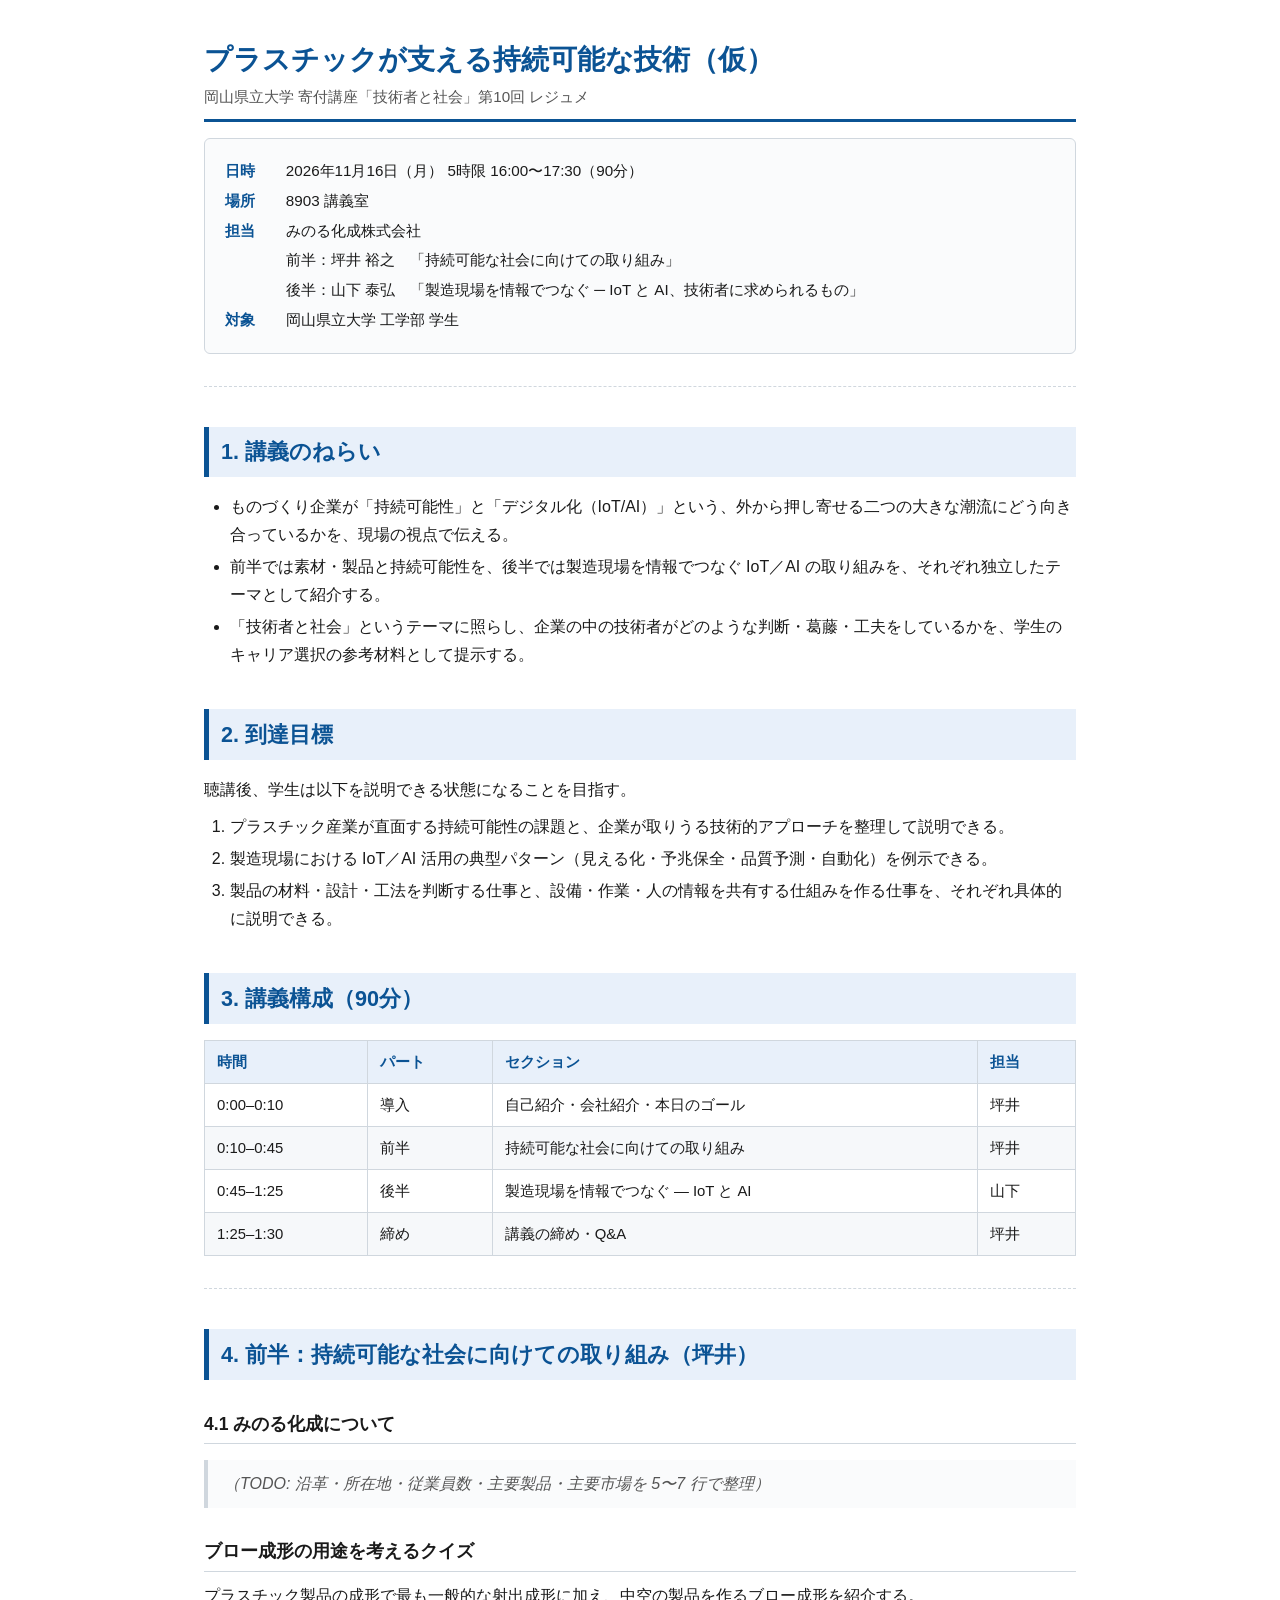
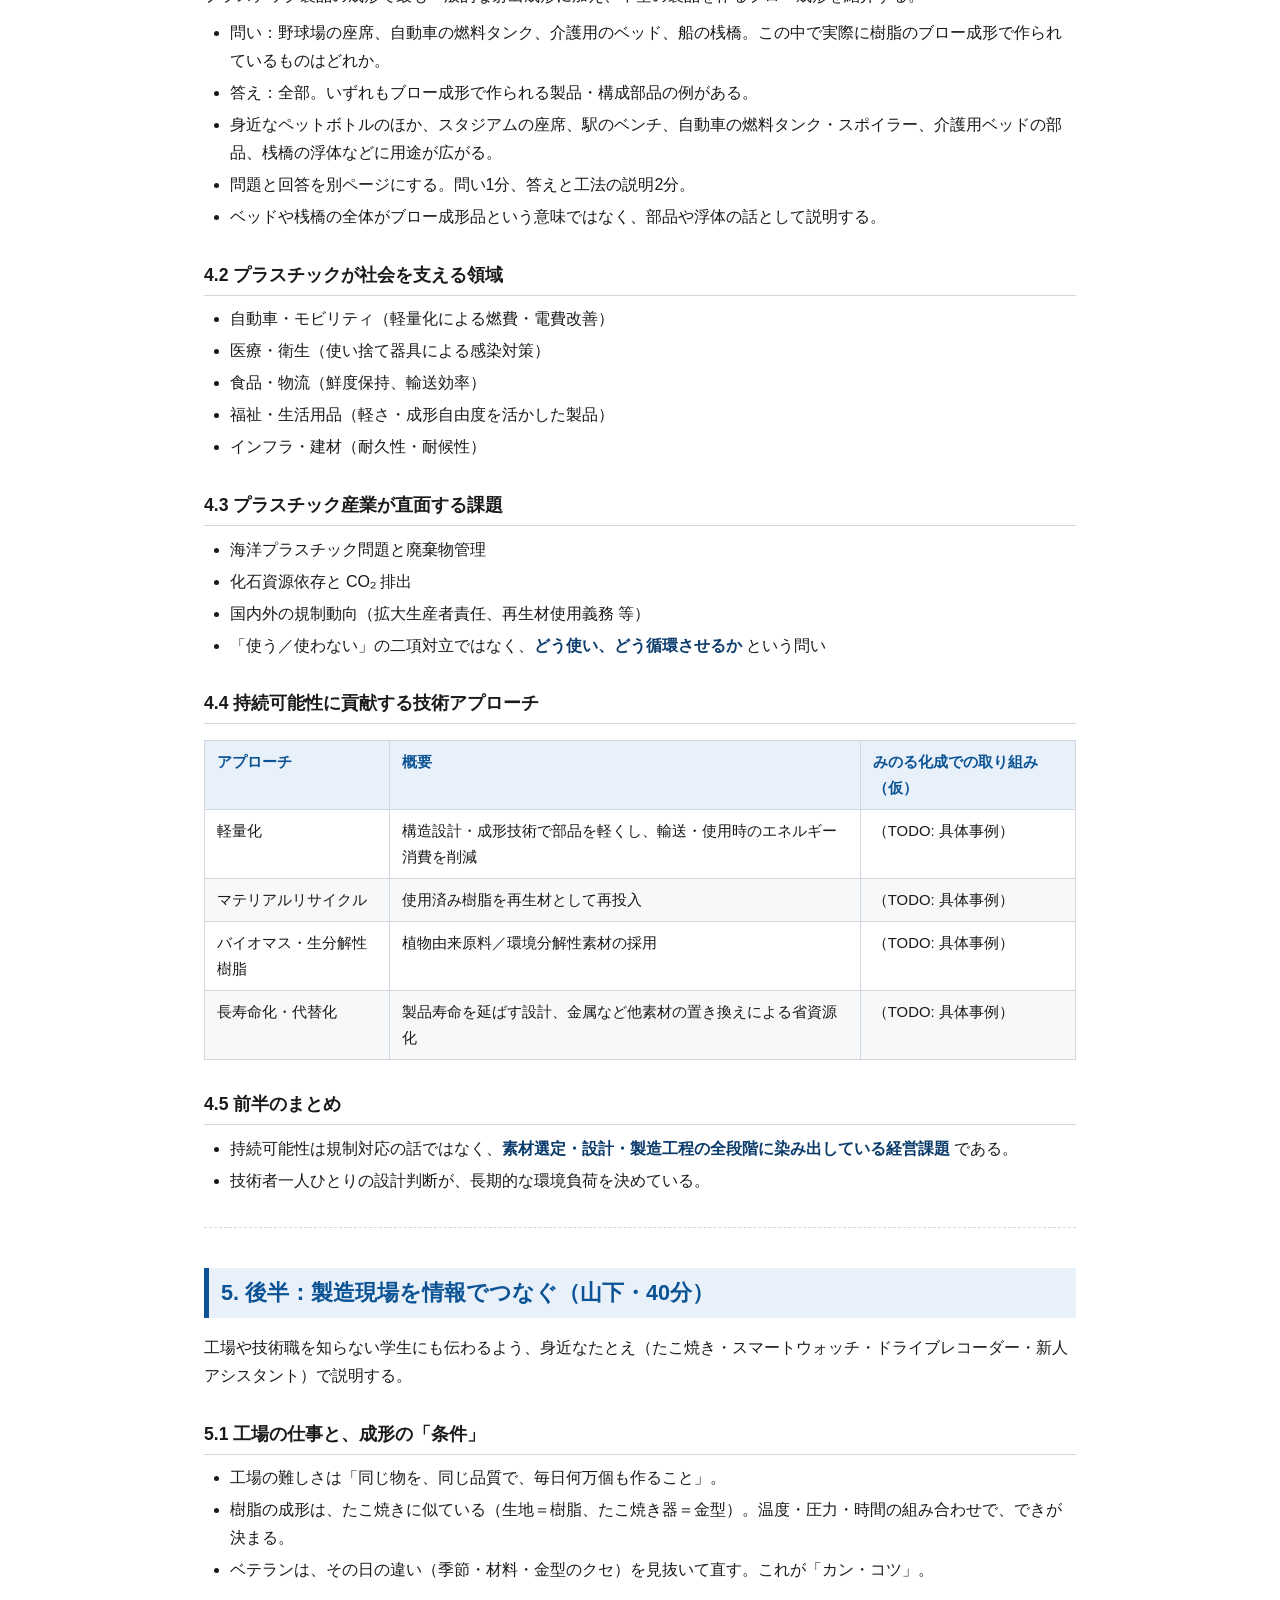
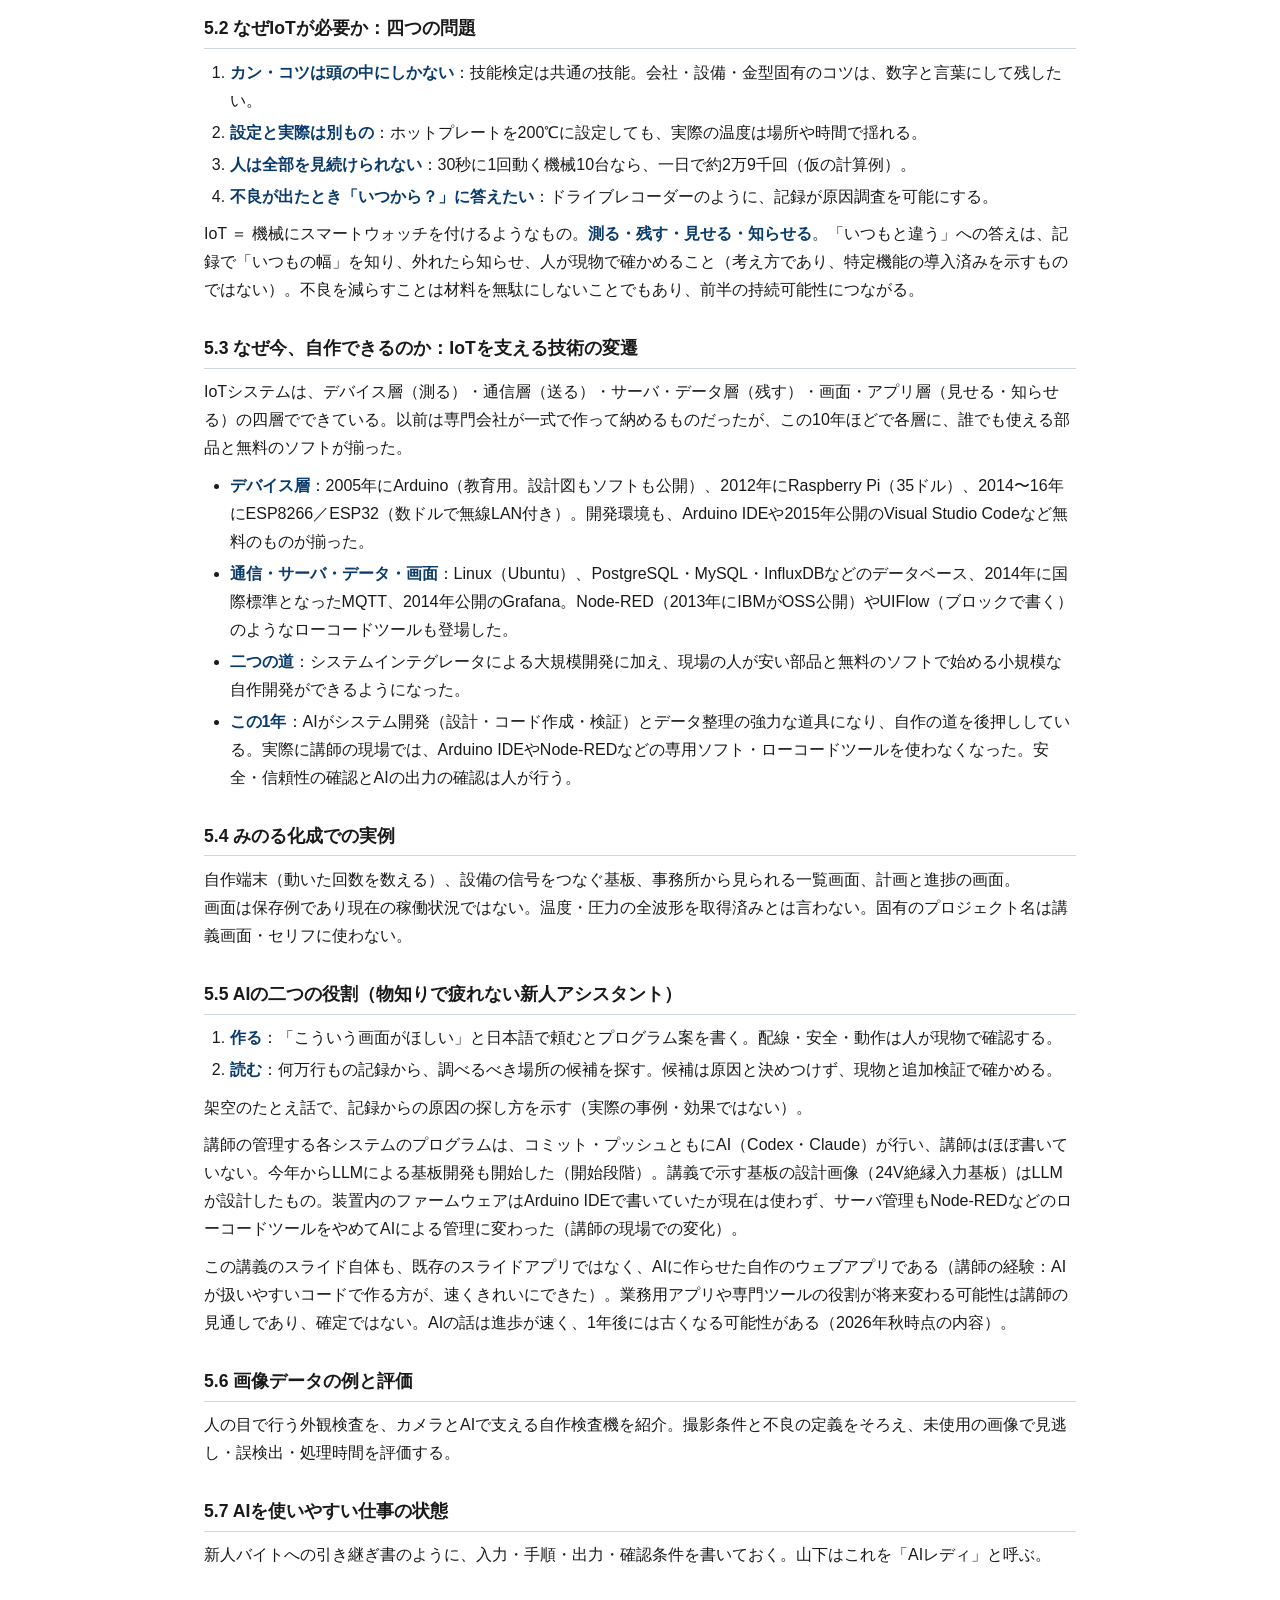
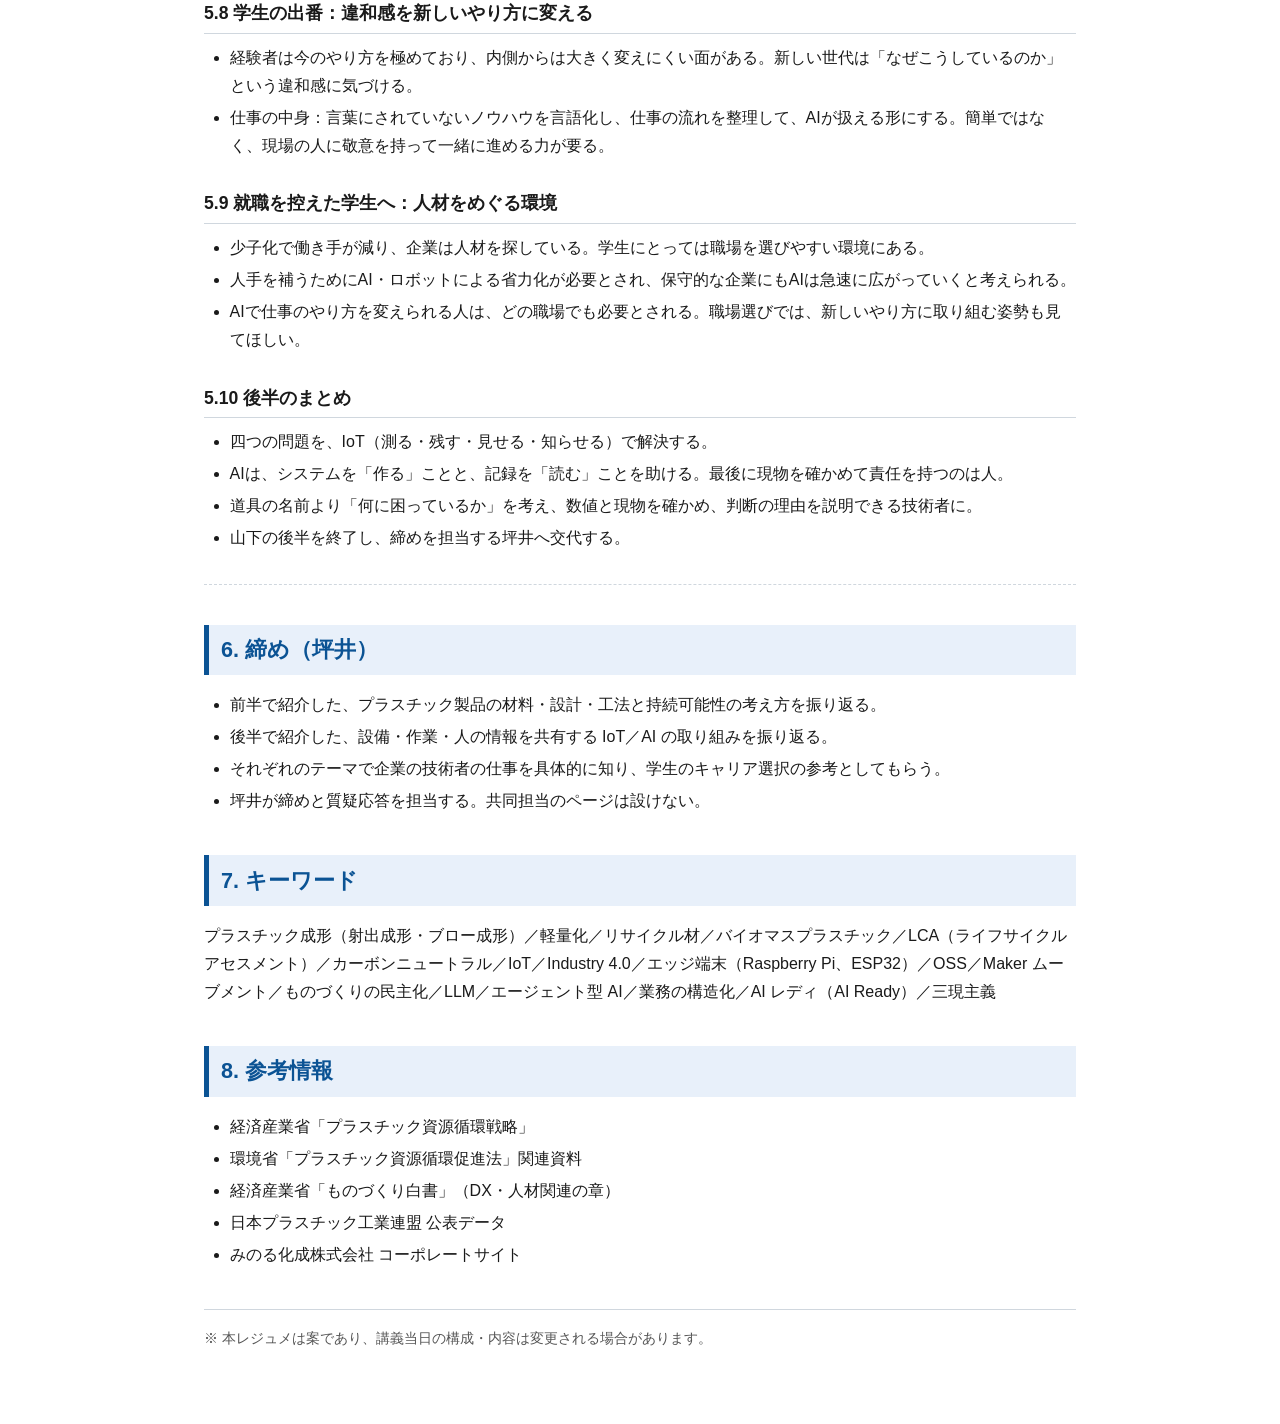
==== lectures/10_minoru_kasei/resume.html @ 94263028 "Rewrite second half of lecture #10 for general audience and add lecture web app - Rewrite the IoT/AI" ====
<!DOCTYPE html>
<html lang="ja">
<head>
<meta charset="UTF-8">
<meta name="viewport" content="width=device-width, initial-scale=1.0">
<title>プラスチックが支える持続可能な技術（仮） ─ 岡山県立大学 寄付講座 第10回 レジュメ</title>
<style>
  :root {
    --fg: #1a1a1a;
    --muted: #555;
    --accent: #0b5394;
    --accent-soft: #e8f0fa;
    --border: #d0d7de;
    --bg: #ffffff;
    --table-stripe: #f6f8fa;
  }
  * { box-sizing: border-box; }
  html { font-size: 16px; }
  body {
    font-family: "Hiragino Kaku Gothic ProN", "Hiragino Sans", "Yu Gothic UI", "Meiryo", "Noto Sans CJK JP", sans-serif;
    color: var(--fg);
    background: var(--bg);
    line-height: 1.75;
    max-width: 920px;
    margin: 0 auto;
    padding: 2.5rem 1.5rem 4rem;
  }
  h1 {
    font-size: 1.75rem;
    line-height: 1.4;
    margin: 0 0 0.5rem;
    padding-bottom: 0.75rem;
    border-bottom: 3px solid var(--accent);
    color: var(--accent);
  }
  h1 .subtitle {
    display: block;
    font-size: 0.95rem;
    font-weight: 500;
    color: var(--muted);
    margin-top: 0.4rem;
  }
  h2 {
    font-size: 1.35rem;
    margin: 2.5rem 0 1rem;
    padding: 0.4rem 0.75rem;
    background: var(--accent-soft);
    border-left: 5px solid var(--accent);
    color: var(--accent);
  }
  h3 {
    font-size: 1.1rem;
    margin: 1.8rem 0 0.6rem;
    padding-bottom: 0.25rem;
    border-bottom: 1px solid var(--border);
  }
  h4 {
    font-size: 1rem;
    margin: 1.4rem 0 0.5rem;
    color: var(--accent);
  }
  p { margin: 0.6rem 0; }
  ul, ol { padding-left: 1.6rem; margin: 0.6rem 0; }
  li { margin: 0.25rem 0; }
  strong { color: #0a3b6b; }
  hr {
    border: 0;
    border-top: 1px dashed var(--border);
    margin: 2rem 0;
  }
  blockquote {
    border-left: 4px solid var(--border);
    background: #fafbfc;
    margin: 1rem 0;
    padding: 0.6rem 1rem;
    color: var(--muted);
    font-style: italic;
  }
  .meta {
    background: #fafbfc;
    border: 1px solid var(--border);
    border-radius: 6px;
    padding: 1rem 1.25rem;
    margin: 1rem 0 1.5rem;
    font-size: 0.95rem;
  }
  .meta ul { list-style: none; padding: 0; margin: 0; }
  .meta li { margin: 0.2rem 0; }
  .meta .label {
    display: inline-block;
    min-width: 4em;
    font-weight: bold;
    color: var(--accent);
  }
  table {
    border-collapse: collapse;
    width: 100%;
    margin: 1rem 0;
    font-size: 0.93rem;
  }
  th, td {
    border: 1px solid var(--border);
    padding: 0.5rem 0.75rem;
    text-align: left;
    vertical-align: top;
  }
  th {
    background: var(--accent-soft);
    color: var(--accent);
    font-weight: 600;
  }
  tbody tr:nth-child(even) { background: var(--table-stripe); }
  .todo {
    color: #b54708;
    font-style: italic;
    font-size: 0.9em;
  }
  .footnote {
    font-size: 0.9rem;
    color: var(--muted);
    border-top: 1px solid var(--border);
    margin-top: 2.5rem;
    padding-top: 1rem;
  }
  @media print {
    body { padding: 1cm 1.2cm; max-width: none; }
    h2 { page-break-after: avoid; }
    h3, h4 { page-break-after: avoid; }
    table, blockquote, .meta { page-break-inside: avoid; }
    a { color: inherit; text-decoration: none; }
  }
</style>
</head>
<body>

<h1>
  プラスチックが支える持続可能な技術（仮）
  <span class="subtitle">岡山県立大学 寄付講座「技術者と社会」第10回 レジュメ</span>
</h1>
<div class="meta">
  <ul>
    <li><span class="label">日時</span>2026年11月16日（月） 5時限 16:00〜17:30（90分）</li>
    <li><span class="label">場所</span>8903 講義室</li>
    <li><span class="label">担当</span>みのる化成株式会社</li>
    <li><span class="label"></span>前半：坪井 裕之　「持続可能な社会に向けての取り組み」</li>
    <li><span class="label"></span>後半：山下 泰弘　「製造現場を情報でつなぐ ─ IoT と AI、技術者に求められるもの」</li>
    <li><span class="label">対象</span>岡山県立大学 工学部 学生</li>
  </ul>
</div>
<hr>
<h2>1. 講義のねらい</h2>
<ul>
  <li>ものづくり企業が「持続可能性」と「デジタル化（IoT/AI）」という、外から押し寄せる二つの大きな潮流にどう向き合っているかを、現場の視点で伝える。</li>
  <li>前半では素材・製品と持続可能性を、後半では製造現場を情報でつなぐ IoT／AI の取り組みを、それぞれ独立したテーマとして紹介する。</li>
  <li>「技術者と社会」というテーマに照らし、企業の中の技術者がどのような判断・葛藤・工夫をしているかを、学生のキャリア選択の参考材料として提示する。</li>
</ul>
<h2>2. 到達目標</h2>
<p>聴講後、学生は以下を説明できる状態になることを目指す。</p>
<ol>
  <li>プラスチック産業が直面する持続可能性の課題と、企業が取りうる技術的アプローチを整理して説明できる。</li>
  <li>製造現場における IoT／AI 活用の典型パターン（見える化・予兆保全・品質予測・自動化）を例示できる。</li>
  <li>製品の材料・設計・工法を判断する仕事と、設備・作業・人の情報を共有する仕組みを作る仕事を、それぞれ具体的に説明できる。</li>
</ol>
<h2>3. 講義構成（90分）</h2>
<table>
  <thead>
    <tr><th>時間</th><th>パート</th><th>セクション</th><th>担当</th></tr>
  </thead>
  <tbody>
    <tr><td>0:00–0:10</td><td>導入</td><td>自己紹介・会社紹介・本日のゴール</td><td>坪井</td></tr>
    <tr><td>0:10–0:45</td><td>前半</td><td>持続可能な社会に向けての取り組み</td><td>坪井</td></tr>
    <tr><td>0:45–1:25</td><td>後半</td><td>製造現場を情報でつなぐ — IoT と AI</td><td>山下</td></tr>
    <tr><td>1:25–1:30</td><td>締め</td><td>講義の締め・Q&amp;A</td><td>坪井</td></tr>
  </tbody>
</table>
<hr>
<h2>4. 前半：持続可能な社会に向けての取り組み（坪井）</h2>
<h3>4.1 みのる化成について</h3>
<blockquote>（TODO: 沿革・所在地・従業員数・主要製品・主要市場を 5〜7 行で整理）</blockquote>
<h3>ブロー成形の用途を考えるクイズ</h3>
<p>プラスチック製品の成形で最も一般的な射出成形に加え、中空の製品を作るブロー成形を紹介する。</p>
<ul>
  <li>問い：野球場の座席、自動車の燃料タンク、介護用のベッド、船の桟橋。この中で実際に樹脂のブロー成形で作られているものはどれか。</li>
  <li>答え：全部。いずれもブロー成形で作られる製品・構成部品の例がある。</li>
  <li>身近なペットボトルのほか、スタジアムの座席、駅のベンチ、自動車の燃料タンク・スポイラー、介護用ベッドの部品、桟橋の浮体などに用途が広がる。</li>
  <li>問題と回答を別ページにする。問い1分、答えと工法の説明2分。</li>
  <li>ベッドや桟橋の全体がブロー成形品という意味ではなく、部品や浮体の話として説明する。</li>
</ul>
<h3>4.2 プラスチックが社会を支える領域</h3>
<ul>
  <li>自動車・モビリティ（軽量化による燃費・電費改善）</li>
  <li>医療・衛生（使い捨て器具による感染対策）</li>
  <li>食品・物流（鮮度保持、輸送効率）</li>
  <li>福祉・生活用品（軽さ・成形自由度を活かした製品）</li>
  <li>インフラ・建材（耐久性・耐候性）</li>
</ul>
<h3>4.3 プラスチック産業が直面する課題</h3>
<ul>
  <li>海洋プラスチック問題と廃棄物管理</li>
  <li>化石資源依存と CO₂ 排出</li>
  <li>国内外の規制動向（拡大生産者責任、再生材使用義務 等）</li>
  <li>「使う／使わない」の二項対立ではなく、<strong>どう使い、どう循環させるか</strong> という問い</li>
</ul>
<h3>4.4 持続可能性に貢献する技術アプローチ</h3>
<table>
  <thead>
    <tr><th>アプローチ</th><th>概要</th><th>みのる化成での取り組み（仮）</th></tr>
  </thead>
  <tbody>
    <tr><td>軽量化</td><td>構造設計・成形技術で部品を軽くし、輸送・使用時のエネルギー消費を削減</td><td>（TODO: 具体事例）</td></tr>
    <tr><td>マテリアルリサイクル</td><td>使用済み樹脂を再生材として再投入</td><td>（TODO: 具体事例）</td></tr>
    <tr><td>バイオマス・生分解性樹脂</td><td>植物由来原料／環境分解性素材の採用</td><td>（TODO: 具体事例）</td></tr>
    <tr><td>長寿命化・代替化</td><td>製品寿命を延ばす設計、金属など他素材の置き換えによる省資源化</td><td>（TODO: 具体事例）</td></tr>
  </tbody>
</table>
<h3>4.5 前半のまとめ</h3>
<ul>
  <li>持続可能性は規制対応の話ではなく、<strong>素材選定・設計・製造工程の全段階に染み出している経営課題</strong> である。</li>
  <li>技術者一人ひとりの設計判断が、長期的な環境負荷を決めている。</li>
</ul>
<hr>
<h2>5. 後半：製造現場を情報でつなぐ（山下・40分）</h2>
<p>工場や技術職を知らない学生にも伝わるよう、身近なたとえ（たこ焼き・スマートウォッチ・ドライブレコーダー・新人アシスタント）で説明する。</p>
<h3>5.1 工場の仕事と、成形の「条件」</h3>
<ul>
  <li>工場の難しさは「同じ物を、同じ品質で、毎日何万個も作ること」。</li>
  <li>樹脂の成形は、たこ焼きに似ている（生地＝樹脂、たこ焼き器＝金型）。温度・圧力・時間の組み合わせで、できが決まる。</li>
  <li>ベテランは、その日の違い（季節・材料・金型のクセ）を見抜いて直す。これが「カン・コツ」。</li>
</ul>
<h3>5.2 なぜIoTが必要か：四つの問題</h3>
<ol>
  <li><strong>カン・コツは頭の中にしかない</strong>：技能検定は共通の技能。会社・設備・金型固有のコツは、数字と言葉にして残したい。</li>
  <li><strong>設定と実際は別もの</strong>：ホットプレートを200℃に設定しても、実際の温度は場所や時間で揺れる。</li>
  <li><strong>人は全部を見続けられない</strong>：30秒に1回動く機械10台なら、一日で約2万9千回（仮の計算例）。</li>
  <li><strong>不良が出たとき「いつから？」に答えたい</strong>：ドライブレコーダーのように、記録が原因調査を可能にする。</li>
</ol>
<p>IoT ＝ 機械にスマートウォッチを付けるようなもの。<strong>測る・残す・見せる・知らせる</strong>。「いつもと違う」への答えは、記録で「いつもの幅」を知り、外れたら知らせ、人が現物で確かめること（考え方であり、特定機能の導入済みを示すものではない）。不良を減らすことは材料を無駄にしないことでもあり、前半の持続可能性につながる。</p>
<h3>5.3 なぜ今、自作できるのか：IoTを支える技術の変遷</h3>
<p>IoTシステムは、デバイス層（測る）・通信層（送る）・サーバ・データ層（残す）・画面・アプリ層（見せる・知らせる）の四層でできている。以前は専門会社が一式で作って納めるものだったが、この10年ほどで各層に、誰でも使える部品と無料のソフトが揃った。</p>
<ul>
  <li><strong>デバイス層</strong>：2005年にArduino（教育用。設計図もソフトも公開）、2012年にRaspberry Pi（35ドル）、2014〜16年にESP8266／ESP32（数ドルで無線LAN付き）。開発環境も、Arduino IDEや2015年公開のVisual Studio Codeなど無料のものが揃った。</li>
  <li><strong>通信・サーバ・データ・画面</strong>：Linux（Ubuntu）、PostgreSQL・MySQL・InfluxDBなどのデータベース、2014年に国際標準となったMQTT、2014年公開のGrafana。Node-RED（2013年にIBMがOSS公開）やUIFlow（ブロックで書く）のようなローコードツールも登場した。</li>
  <li><strong>二つの道</strong>：システムインテグレータによる大規模開発に加え、現場の人が安い部品と無料のソフトで始める小規模な自作開発ができるようになった。</li>
  <li><strong>この1年</strong>：AIがシステム開発（設計・コード作成・検証）とデータ整理の強力な道具になり、自作の道を後押ししている。実際に講師の現場では、Arduino IDEやNode-REDなどの専用ソフト・ローコードツールを使わなくなった。安全・信頼性の確認とAIの出力の確認は人が行う。</li>
</ul>
<h3>5.4 みのる化成での実例</h3>
<p>自作端末（動いた回数を数える）、設備の信号をつなぐ基板、事務所から見られる一覧画面、計画と進捗の画面。<br>
画面は保存例であり現在の稼働状況ではない。温度・圧力の全波形を取得済みとは言わない。固有のプロジェクト名は講義画面・セリフに使わない。</p>
<h3>5.5 AIの二つの役割（物知りで疲れない新人アシスタント）</h3>
<ol>
  <li><strong>作る</strong>：「こういう画面がほしい」と日本語で頼むとプログラム案を書く。配線・安全・動作は人が現物で確認する。</li>
  <li><strong>読む</strong>：何万行もの記録から、調べるべき場所の候補を探す。候補は原因と決めつけず、現物と追加検証で確かめる。</li>
</ol>
<p>架空のたとえ話で、記録からの原因の探し方を示す（実際の事例・効果ではない）。</p>
<p>講師の管理する各システムのプログラムは、コミット・プッシュともにAI（Codex・Claude）が行い、講師はほぼ書いていない。今年からLLMによる基板開発も開始した（開始段階）。講義で示す基板の設計画像（24V絶縁入力基板）はLLMが設計したもの。装置内のファームウェアはArduino IDEで書いていたが現在は使わず、サーバ管理もNode-REDなどのローコードツールをやめてAIによる管理に変わった（講師の現場での変化）。</p>
<p>この講義のスライド自体も、既存のスライドアプリではなく、AIに作らせた自作のウェブアプリである（講師の経験：AIが扱いやすいコードで作る方が、速くきれいにできた）。業務用アプリや専門ツールの役割が将来変わる可能性は講師の見通しであり、確定ではない。AIの話は進歩が速く、1年後には古くなる可能性がある（2026年秋時点の内容）。</p>
<h3>5.6 画像データの例と評価</h3>
<p>人の目で行う外観検査を、カメラとAIで支える自作検査機を紹介。撮影条件と不良の定義をそろえ、未使用の画像で見逃し・誤検出・処理時間を評価する。</p>
<h3>5.7 AIを使いやすい仕事の状態</h3>
<p>新人バイトへの引き継ぎ書のように、入力・手順・出力・確認条件を書いておく。山下はこれを「AIレディ」と呼ぶ。</p>
<h3>5.8 学生の出番：違和感を新しいやり方に変える</h3>
<ul>
  <li>経験者は今のやり方を極めており、内側からは大きく変えにくい面がある。新しい世代は「なぜこうしているのか」という違和感に気づける。</li>
  <li>仕事の中身：言葉にされていないノウハウを言語化し、仕事の流れを整理して、AIが扱える形にする。簡単ではなく、現場の人に敬意を持って一緒に進める力が要る。</li>
</ul>
<h3>5.9 就職を控えた学生へ：人材をめぐる環境</h3>
<ul>
  <li>少子化で働き手が減り、企業は人材を探している。学生にとっては職場を選びやすい環境にある。</li>
  <li>人手を補うためにAI・ロボットによる省力化が必要とされ、保守的な企業にもAIは急速に広がっていくと考えられる。</li>
  <li>AIで仕事のやり方を変えられる人は、どの職場でも必要とされる。職場選びでは、新しいやり方に取り組む姿勢も見てほしい。</li>
</ul>
<h3>5.10 後半のまとめ</h3>
<ul>
  <li>四つの問題を、IoT（測る・残す・見せる・知らせる）で解決する。</li>
  <li>AIは、システムを「作る」ことと、記録を「読む」ことを助ける。最後に現物を確かめて責任を持つのは人。</li>
  <li>道具の名前より「何に困っているか」を考え、数値と現物を確かめ、判断の理由を説明できる技術者に。</li>
  <li>山下の後半を終了し、締めを担当する坪井へ交代する。</li>
</ul>
<hr>
<h2>6. 締め（坪井）</h2>
<ul>
  <li>前半で紹介した、プラスチック製品の材料・設計・工法と持続可能性の考え方を振り返る。</li>
  <li>後半で紹介した、設備・作業・人の情報を共有する IoT／AI の取り組みを振り返る。</li>
  <li>それぞれのテーマで企業の技術者の仕事を具体的に知り、学生のキャリア選択の参考としてもらう。</li>
  <li>坪井が締めと質疑応答を担当する。共同担当のページは設けない。</li>
</ul>
<h2>7. キーワード</h2>
<p>プラスチック成形（射出成形・ブロー成形）／軽量化／リサイクル材／バイオマスプラスチック／LCA（ライフサイクルアセスメント）／カーボンニュートラル／IoT／Industry 4.0／エッジ端末（Raspberry Pi、ESP32）／OSS／Maker ムーブメント／ものづくりの民主化／LLM／エージェント型 AI／業務の構造化／AI レディ（AI Ready）／三現主義</p>
<h2>8. 参考情報</h2>
<ul>
  <li>経済産業省「プラスチック資源循環戦略」</li>
  <li>環境省「プラスチック資源循環促進法」関連資料</li>
  <li>経済産業省「ものづくり白書」（DX・人材関連の章）</li>
  <li>日本プラスチック工業連盟 公表データ</li>
  <li>みのる化成株式会社 コーポレートサイト</li>
</ul>
<p class="footnote">※ 本レジュメは案であり、講義当日の構成・内容は変更される場合があります。</p>

</body>
</html>
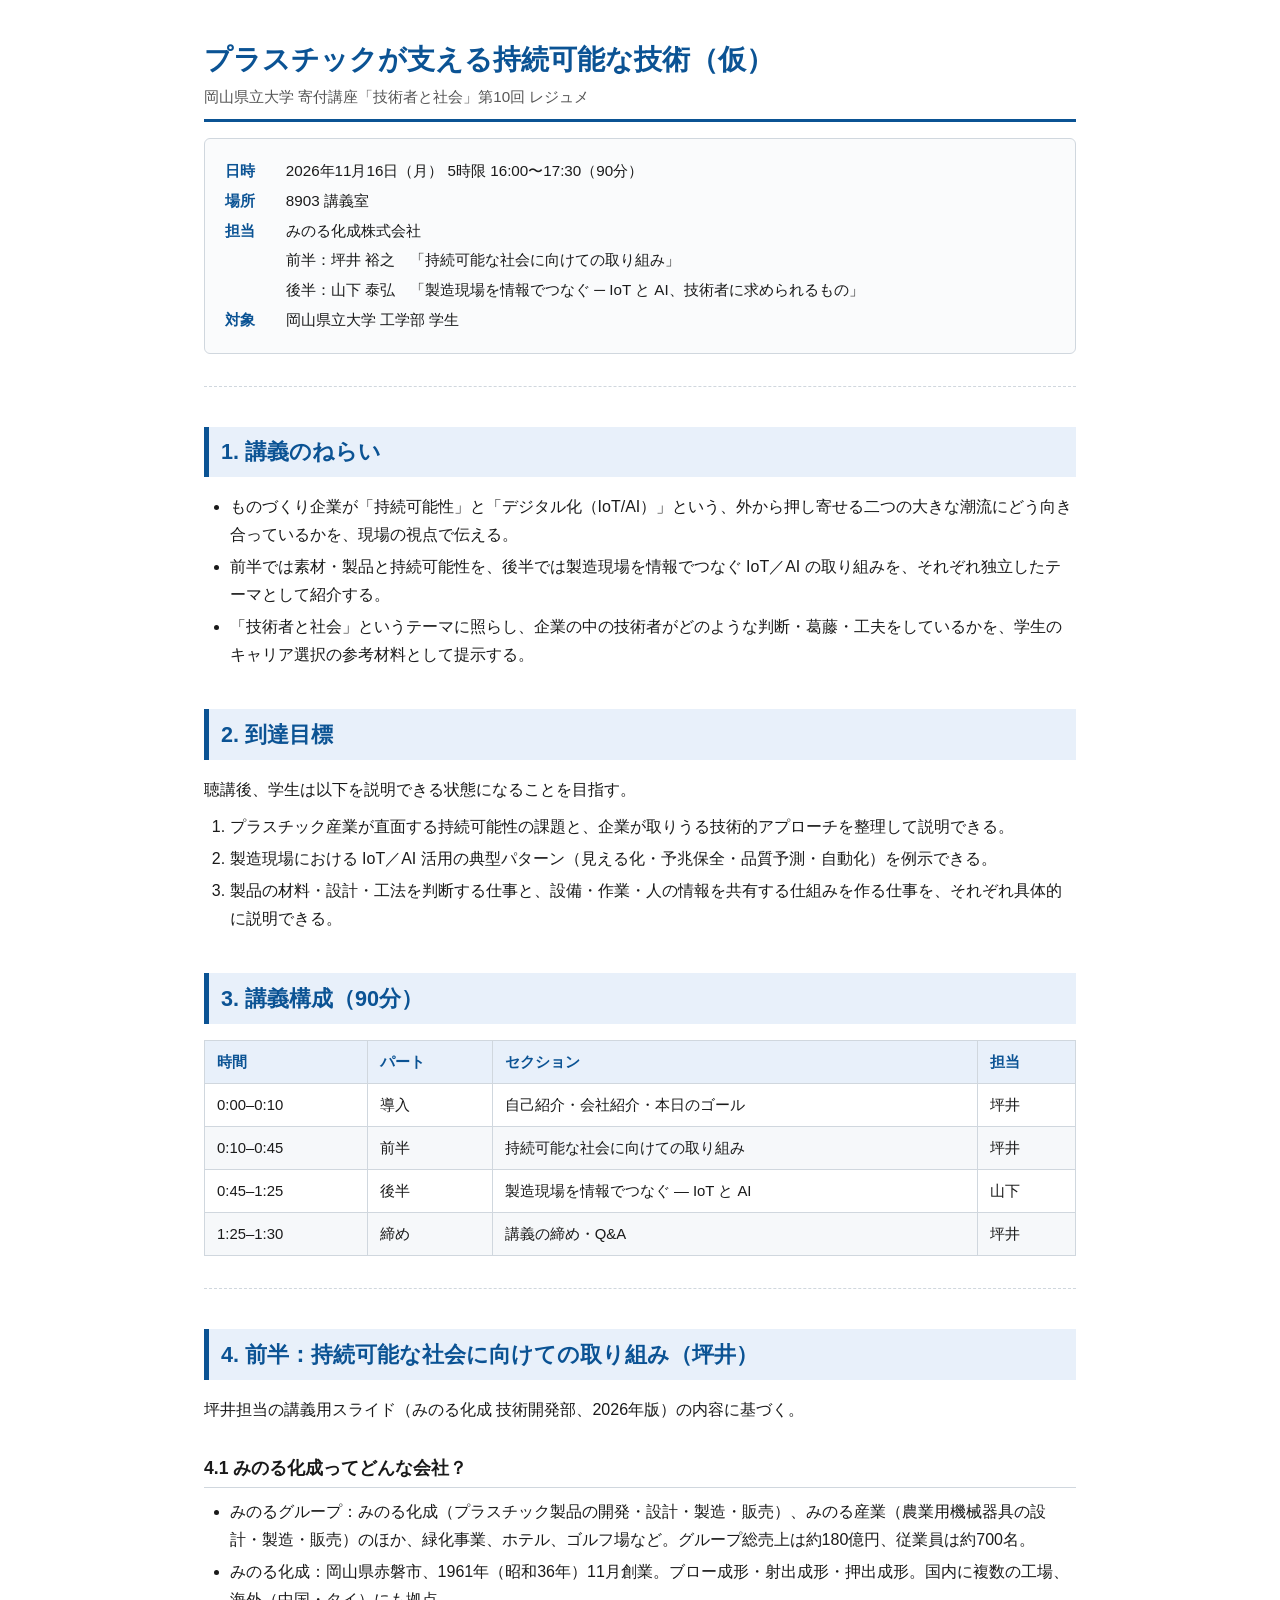
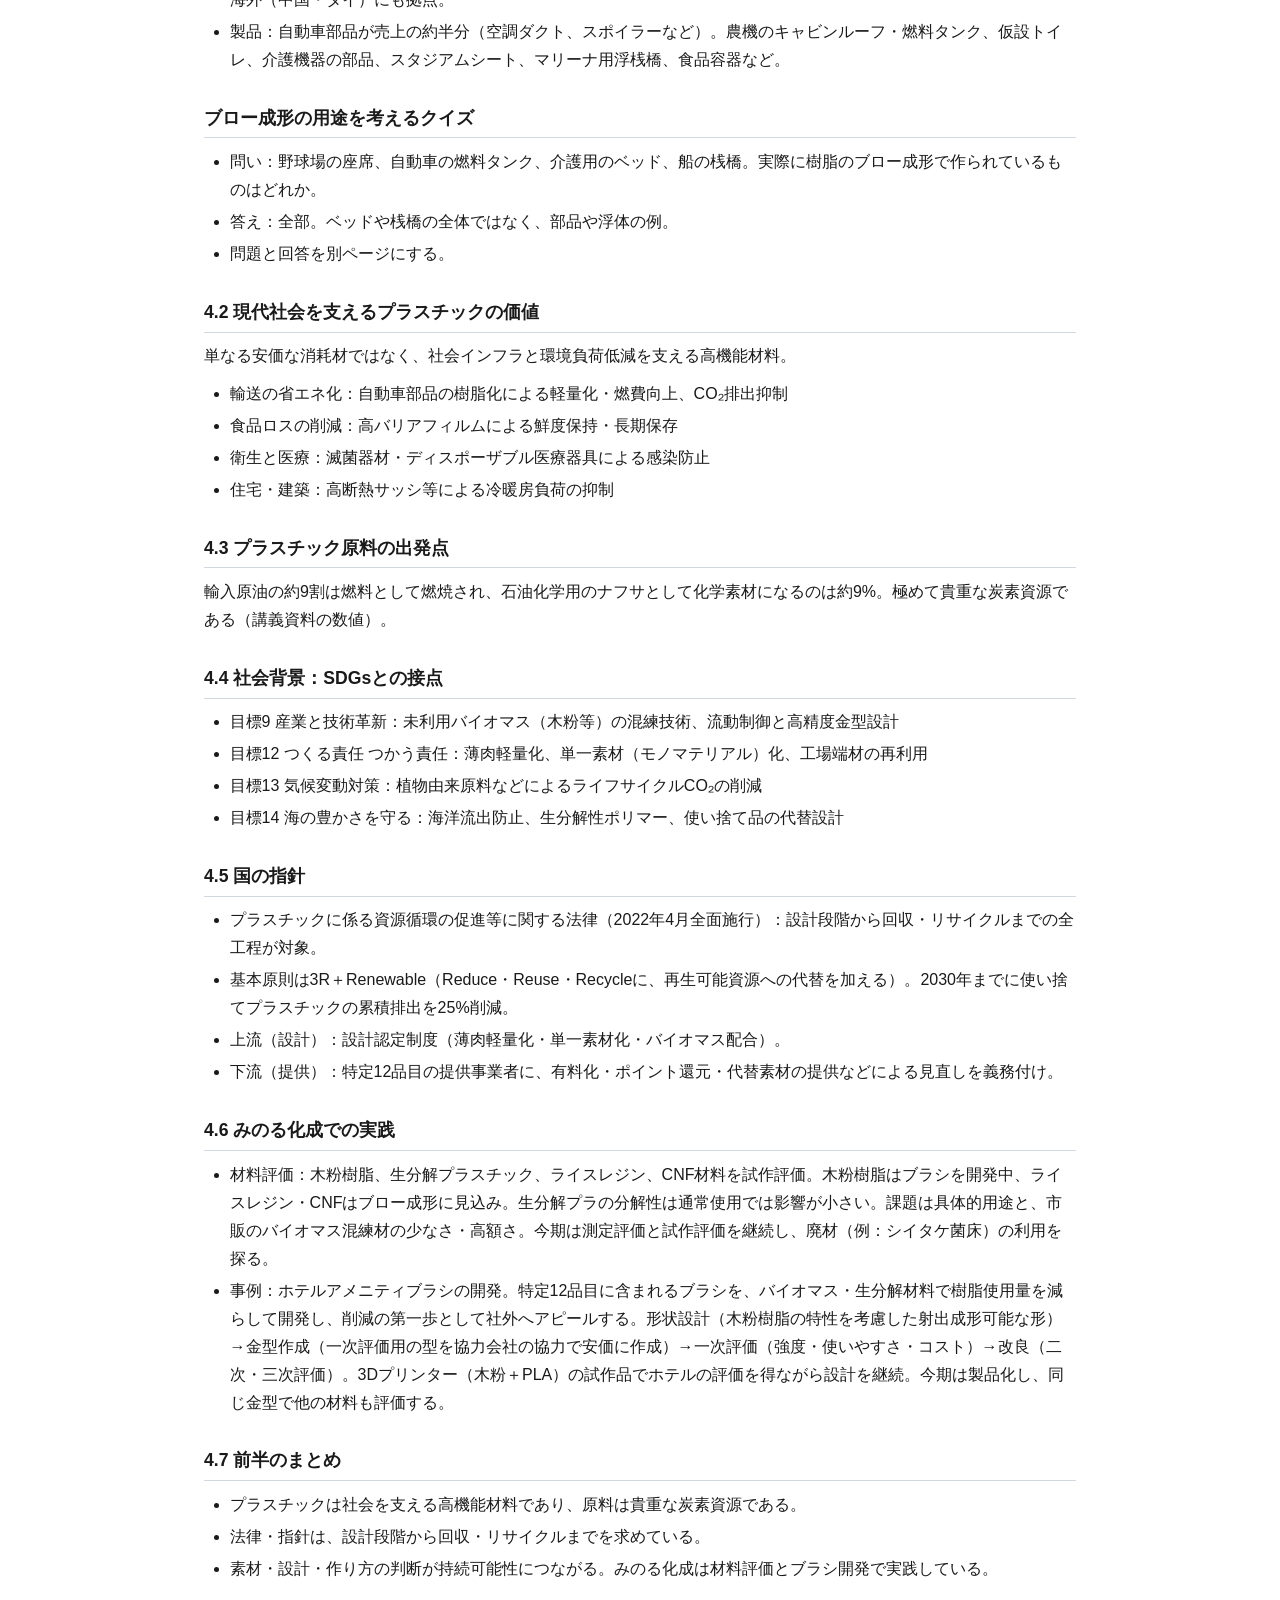
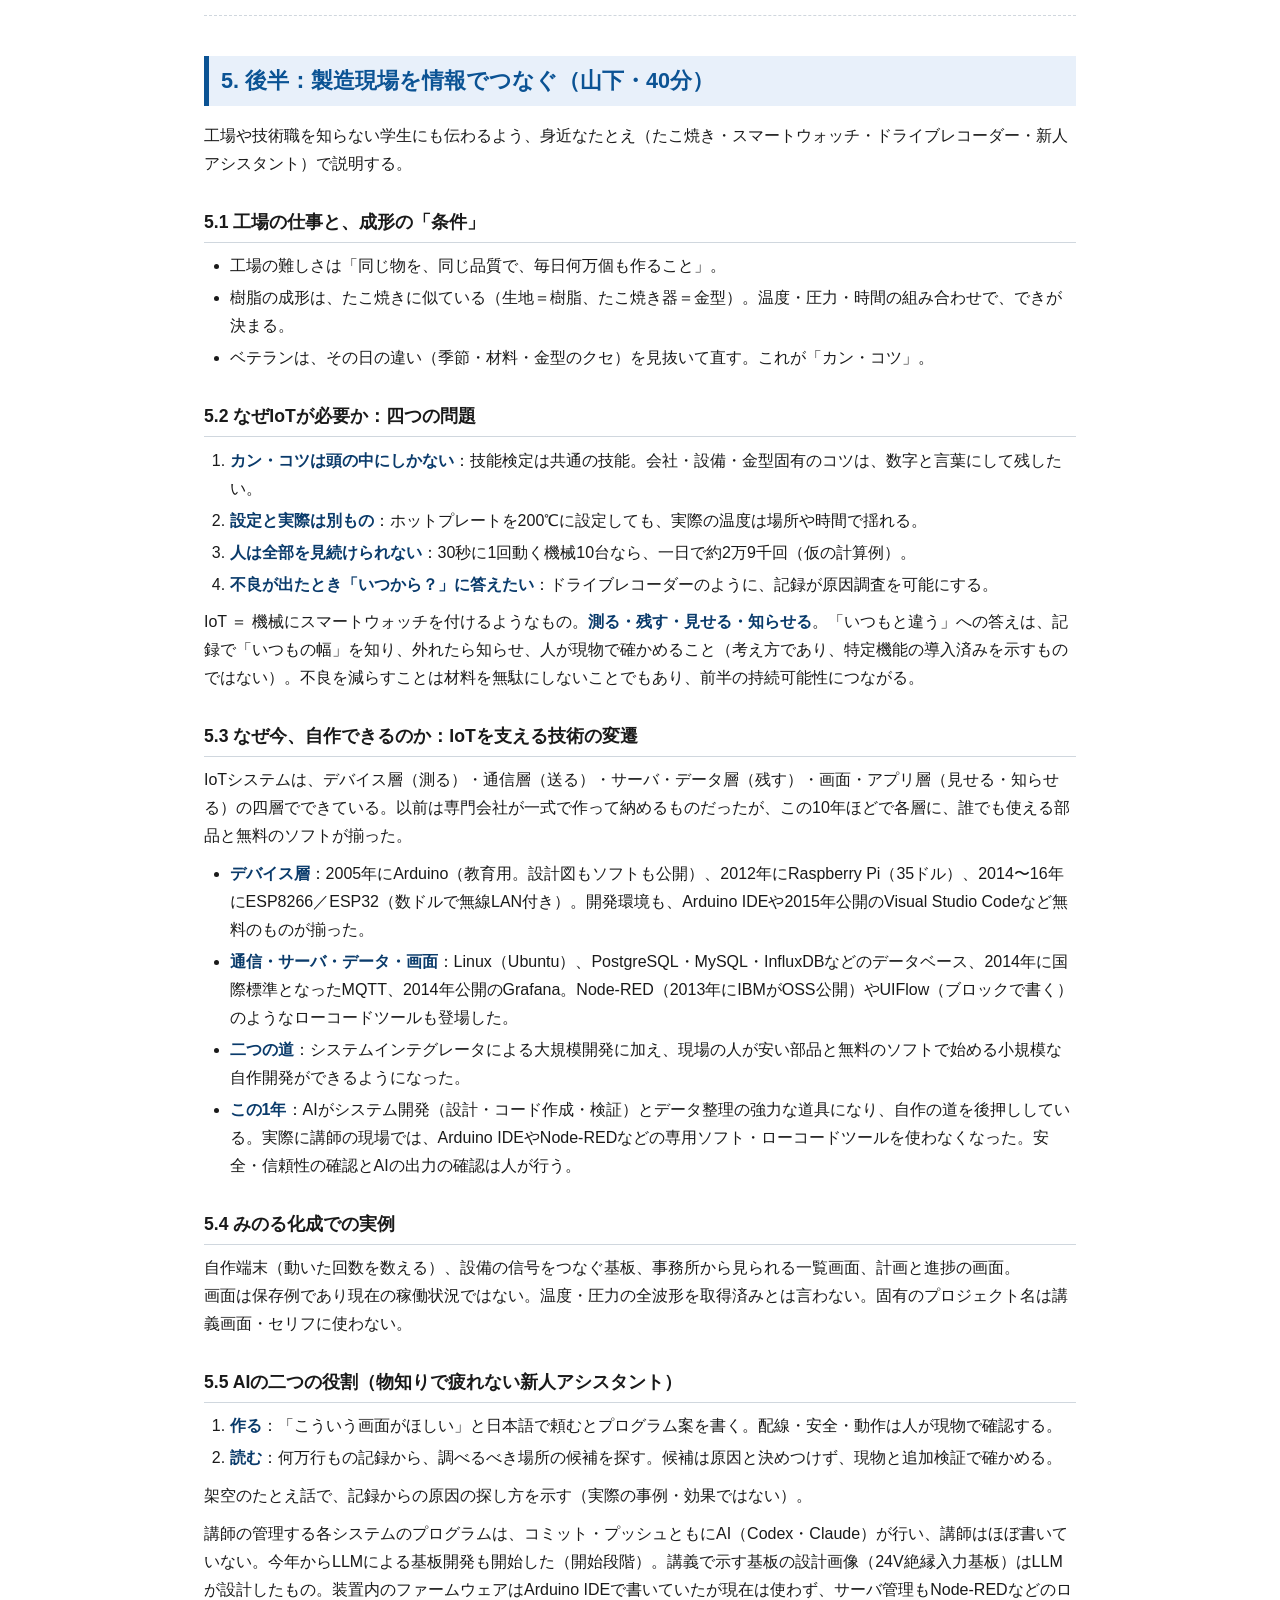
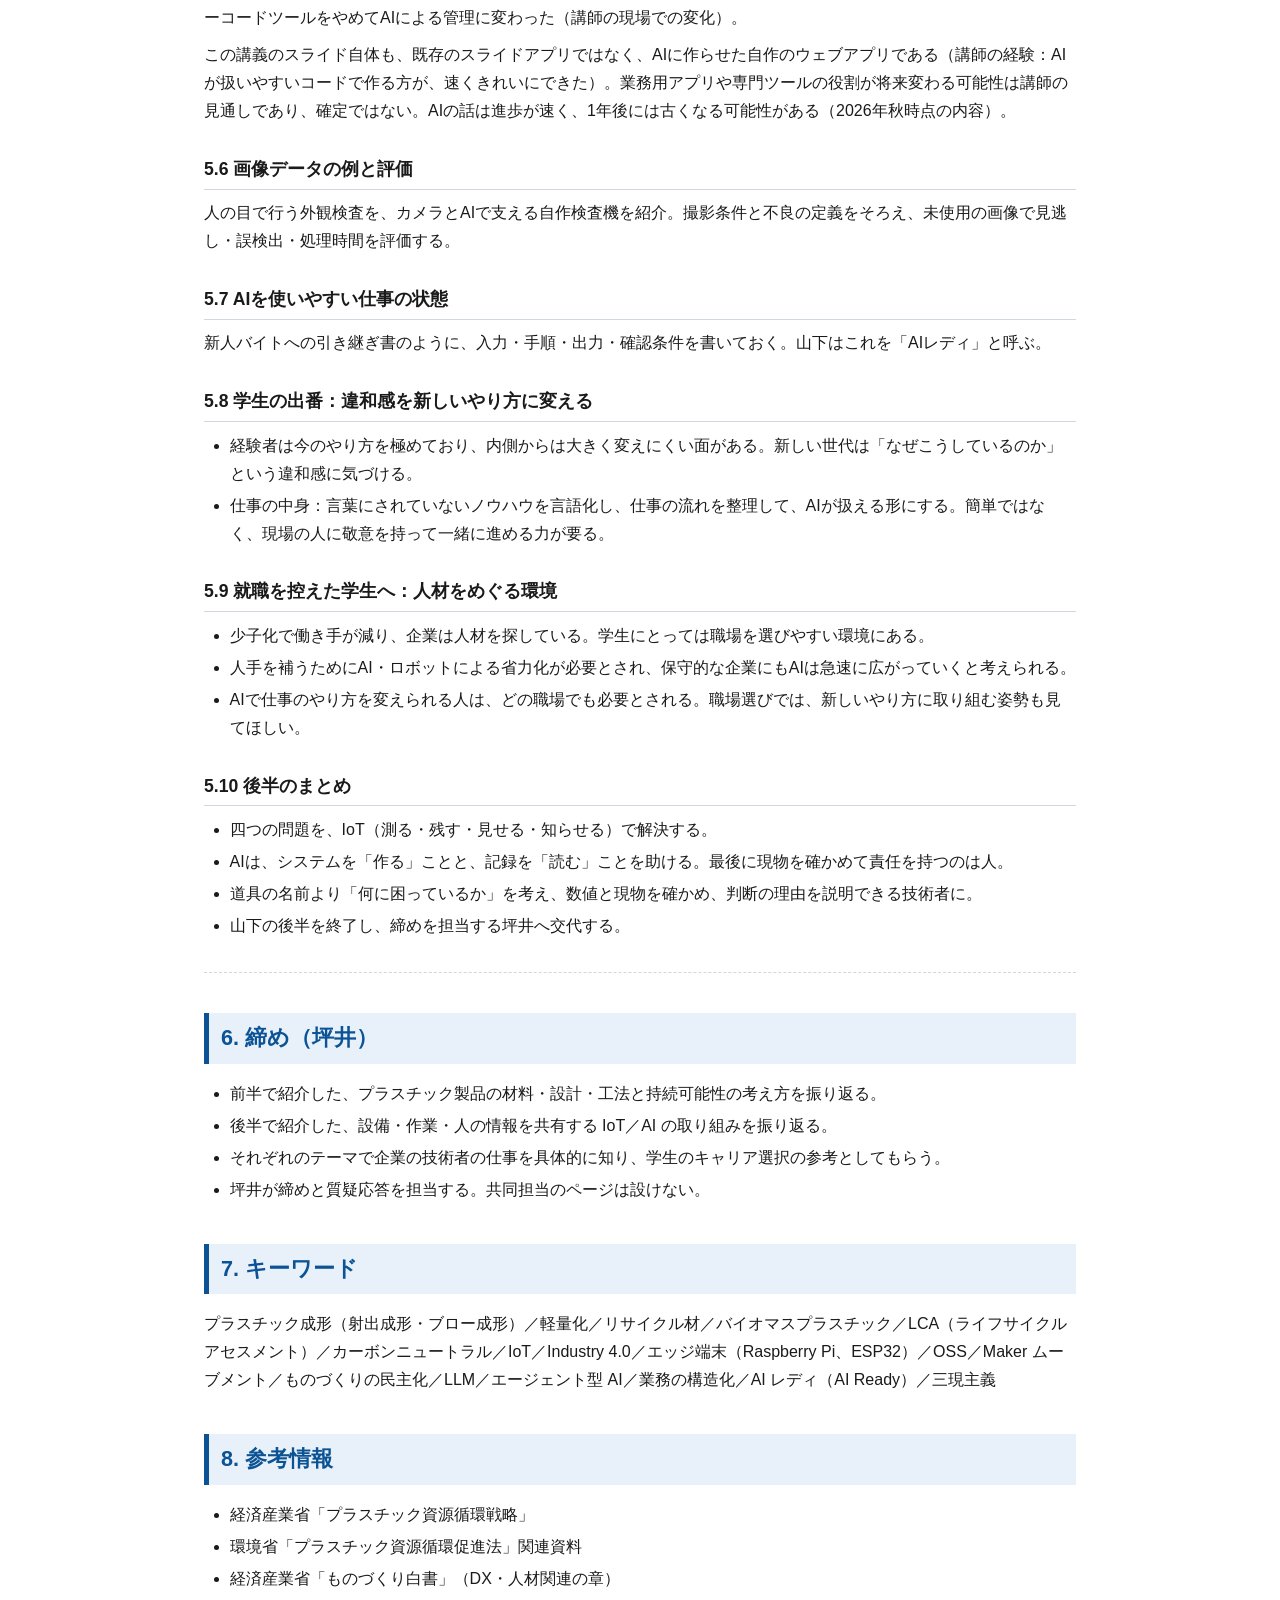
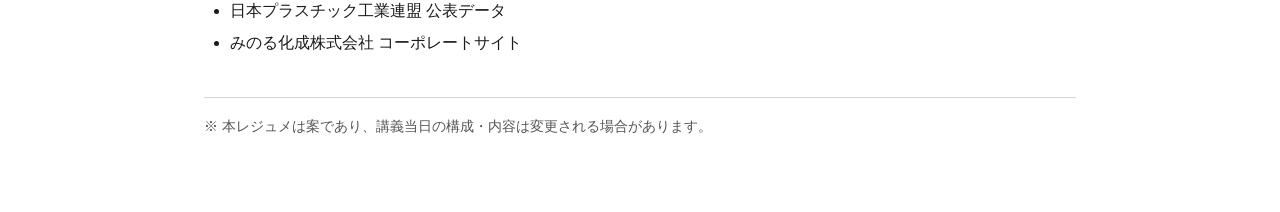
==== commit bf1f5c8f: "Replace first-half content with the PowerPoint deck by the lecturer - Rebuild the first half (Tsuboi" ====
--- a/lectures/10_minoru_kasei/resume.html
+++ b/lectures/10_minoru_kasei/resume.html
@@ -175,48 +175,53 @@
 </table>
 <hr>
 <h2>4. 前半：持続可能な社会に向けての取り組み（坪井）</h2>
-<h3>4.1 みのる化成について</h3>
-<blockquote>（TODO: 沿革・所在地・従業員数・主要製品・主要市場を 5〜7 行で整理）</blockquote>
+<p>坪井担当の講義用スライド（みのる化成 技術開発部、2026年版）の内容に基づく。</p>
+<h3>4.1 みのる化成ってどんな会社？</h3>
+<ul>
+  <li>みのるグループ：みのる化成（プラスチック製品の開発・設計・製造・販売）、みのる産業（農業用機械器具の設計・製造・販売）のほか、緑化事業、ホテル、ゴルフ場など。グループ総売上は約180億円、従業員は約700名。</li>
+  <li>みのる化成：岡山県赤磐市、1961年（昭和36年）11月創業。ブロー成形・射出成形・押出成形。国内に複数の工場、海外（中国・タイ）にも拠点。</li>
+  <li>製品：自動車部品が売上の約半分（空調ダクト、スポイラーなど）。農機のキャビンルーフ・燃料タンク、仮設トイレ、介護機器の部品、スタジアムシート、マリーナ用浮桟橋、食品容器など。</li>
+</ul>
 <h3>ブロー成形の用途を考えるクイズ</h3>
-<p>プラスチック製品の成形で最も一般的な射出成形に加え、中空の製品を作るブロー成形を紹介する。</p>
-<ul>
-  <li>問い：野球場の座席、自動車の燃料タンク、介護用のベッド、船の桟橋。この中で実際に樹脂のブロー成形で作られているものはどれか。</li>
-  <li>答え：全部。いずれもブロー成形で作られる製品・構成部品の例がある。</li>
-  <li>身近なペットボトルのほか、スタジアムの座席、駅のベンチ、自動車の燃料タンク・スポイラー、介護用ベッドの部品、桟橋の浮体などに用途が広がる。</li>
-  <li>問題と回答を別ページにする。問い1分、答えと工法の説明2分。</li>
-  <li>ベッドや桟橋の全体がブロー成形品という意味ではなく、部品や浮体の話として説明する。</li>
-</ul>
-<h3>4.2 プラスチックが社会を支える領域</h3>
-<ul>
-  <li>自動車・モビリティ（軽量化による燃費・電費改善）</li>
-  <li>医療・衛生（使い捨て器具による感染対策）</li>
-  <li>食品・物流（鮮度保持、輸送効率）</li>
-  <li>福祉・生活用品（軽さ・成形自由度を活かした製品）</li>
-  <li>インフラ・建材（耐久性・耐候性）</li>
-</ul>
-<h3>4.3 プラスチック産業が直面する課題</h3>
-<ul>
-  <li>海洋プラスチック問題と廃棄物管理</li>
-  <li>化石資源依存と CO₂ 排出</li>
-  <li>国内外の規制動向（拡大生産者責任、再生材使用義務 等）</li>
-  <li>「使う／使わない」の二項対立ではなく、<strong>どう使い、どう循環させるか</strong> という問い</li>
-</ul>
-<h3>4.4 持続可能性に貢献する技術アプローチ</h3>
-<table>
-  <thead>
-    <tr><th>アプローチ</th><th>概要</th><th>みのる化成での取り組み（仮）</th></tr>
-  </thead>
-  <tbody>
-    <tr><td>軽量化</td><td>構造設計・成形技術で部品を軽くし、輸送・使用時のエネルギー消費を削減</td><td>（TODO: 具体事例）</td></tr>
-    <tr><td>マテリアルリサイクル</td><td>使用済み樹脂を再生材として再投入</td><td>（TODO: 具体事例）</td></tr>
-    <tr><td>バイオマス・生分解性樹脂</td><td>植物由来原料／環境分解性素材の採用</td><td>（TODO: 具体事例）</td></tr>
-    <tr><td>長寿命化・代替化</td><td>製品寿命を延ばす設計、金属など他素材の置き換えによる省資源化</td><td>（TODO: 具体事例）</td></tr>
-  </tbody>
-</table>
-<h3>4.5 前半のまとめ</h3>
-<ul>
-  <li>持続可能性は規制対応の話ではなく、<strong>素材選定・設計・製造工程の全段階に染み出している経営課題</strong> である。</li>
-  <li>技術者一人ひとりの設計判断が、長期的な環境負荷を決めている。</li>
+<ul>
+  <li>問い：野球場の座席、自動車の燃料タンク、介護用のベッド、船の桟橋。実際に樹脂のブロー成形で作られているものはどれか。</li>
+  <li>答え：全部。ベッドや桟橋の全体ではなく、部品や浮体の例。</li>
+  <li>問題と回答を別ページにする。</li>
+</ul>
+<h3>4.2 現代社会を支えるプラスチックの価値</h3>
+<p>単なる安価な消耗材ではなく、社会インフラと環境負荷低減を支える高機能材料。</p>
+<ul>
+  <li>輸送の省エネ化：自動車部品の樹脂化による軽量化・燃費向上、CO₂排出抑制</li>
+  <li>食品ロスの削減：高バリアフィルムによる鮮度保持・長期保存</li>
+  <li>衛生と医療：滅菌器材・ディスポーザブル医療器具による感染防止</li>
+  <li>住宅・建築：高断熱サッシ等による冷暖房負荷の抑制</li>
+</ul>
+<h3>4.3 プラスチック原料の出発点</h3>
+<p>輸入原油の約9割は燃料として燃焼され、石油化学用のナフサとして化学素材になるのは約9%。極めて貴重な炭素資源である（講義資料の数値）。</p>
+<h3>4.4 社会背景：SDGsとの接点</h3>
+<ul>
+  <li>目標9 産業と技術革新：未利用バイオマス（木粉等）の混練技術、流動制御と高精度金型設計</li>
+  <li>目標12 つくる責任 つかう責任：薄肉軽量化、単一素材（モノマテリアル）化、工場端材の再利用</li>
+  <li>目標13 気候変動対策：植物由来原料などによるライフサイクルCO₂の削減</li>
+  <li>目標14 海の豊かさを守る：海洋流出防止、生分解性ポリマー、使い捨て品の代替設計</li>
+</ul>
+<h3>4.5 国の指針</h3>
+<ul>
+  <li>プラスチックに係る資源循環の促進等に関する法律（2022年4月全面施行）：設計段階から回収・リサイクルまでの全工程が対象。</li>
+  <li>基本原則は3R＋Renewable（Reduce・Reuse・Recycleに、再生可能資源への代替を加える）。2030年までに使い捨てプラスチックの累積排出を25%削減。</li>
+  <li>上流（設計）：設計認定制度（薄肉軽量化・単一素材化・バイオマス配合）。</li>
+  <li>下流（提供）：特定12品目の提供事業者に、有料化・ポイント還元・代替素材の提供などによる見直しを義務付け。</li>
+</ul>
+<h3>4.6 みのる化成での実践</h3>
+<ul>
+  <li>材料評価：木粉樹脂、生分解プラスチック、ライスレジン、CNF材料を試作評価。木粉樹脂はブラシを開発中、ライスレジン・CNFはブロー成形に見込み。生分解プラの分解性は通常使用では影響が小さい。課題は具体的用途と、市販のバイオマス混練材の少なさ・高額さ。今期は測定評価と試作評価を継続し、廃材（例：シイタケ菌床）の利用を探る。</li>
+  <li>事例：ホテルアメニティブラシの開発。特定12品目に含まれるブラシを、バイオマス・生分解材料で樹脂使用量を減らして開発し、削減の第一歩として社外へアピールする。形状設計（木粉樹脂の特性を考慮した射出成形可能な形）→金型作成（一次評価用の型を協力会社の協力で安価に作成）→一次評価（強度・使いやすさ・コスト）→改良（二次・三次評価）。3Dプリンター（木粉＋PLA）の試作品でホテルの評価を得ながら設計を継続。今期は製品化し、同じ金型で他の材料も評価する。</li>
+</ul>
+<h3>4.7 前半のまとめ</h3>
+<ul>
+  <li>プラスチックは社会を支える高機能材料であり、原料は貴重な炭素資源である。</li>
+  <li>法律・指針は、設計段階から回収・リサイクルまでを求めている。</li>
+  <li>素材・設計・作り方の判断が持続可能性につながる。みのる化成は材料評価とブラシ開発で実践している。</li>
 </ul>
 <hr>
 <h2>5. 後半：製造現場を情報でつなぐ（山下・40分）</h2>
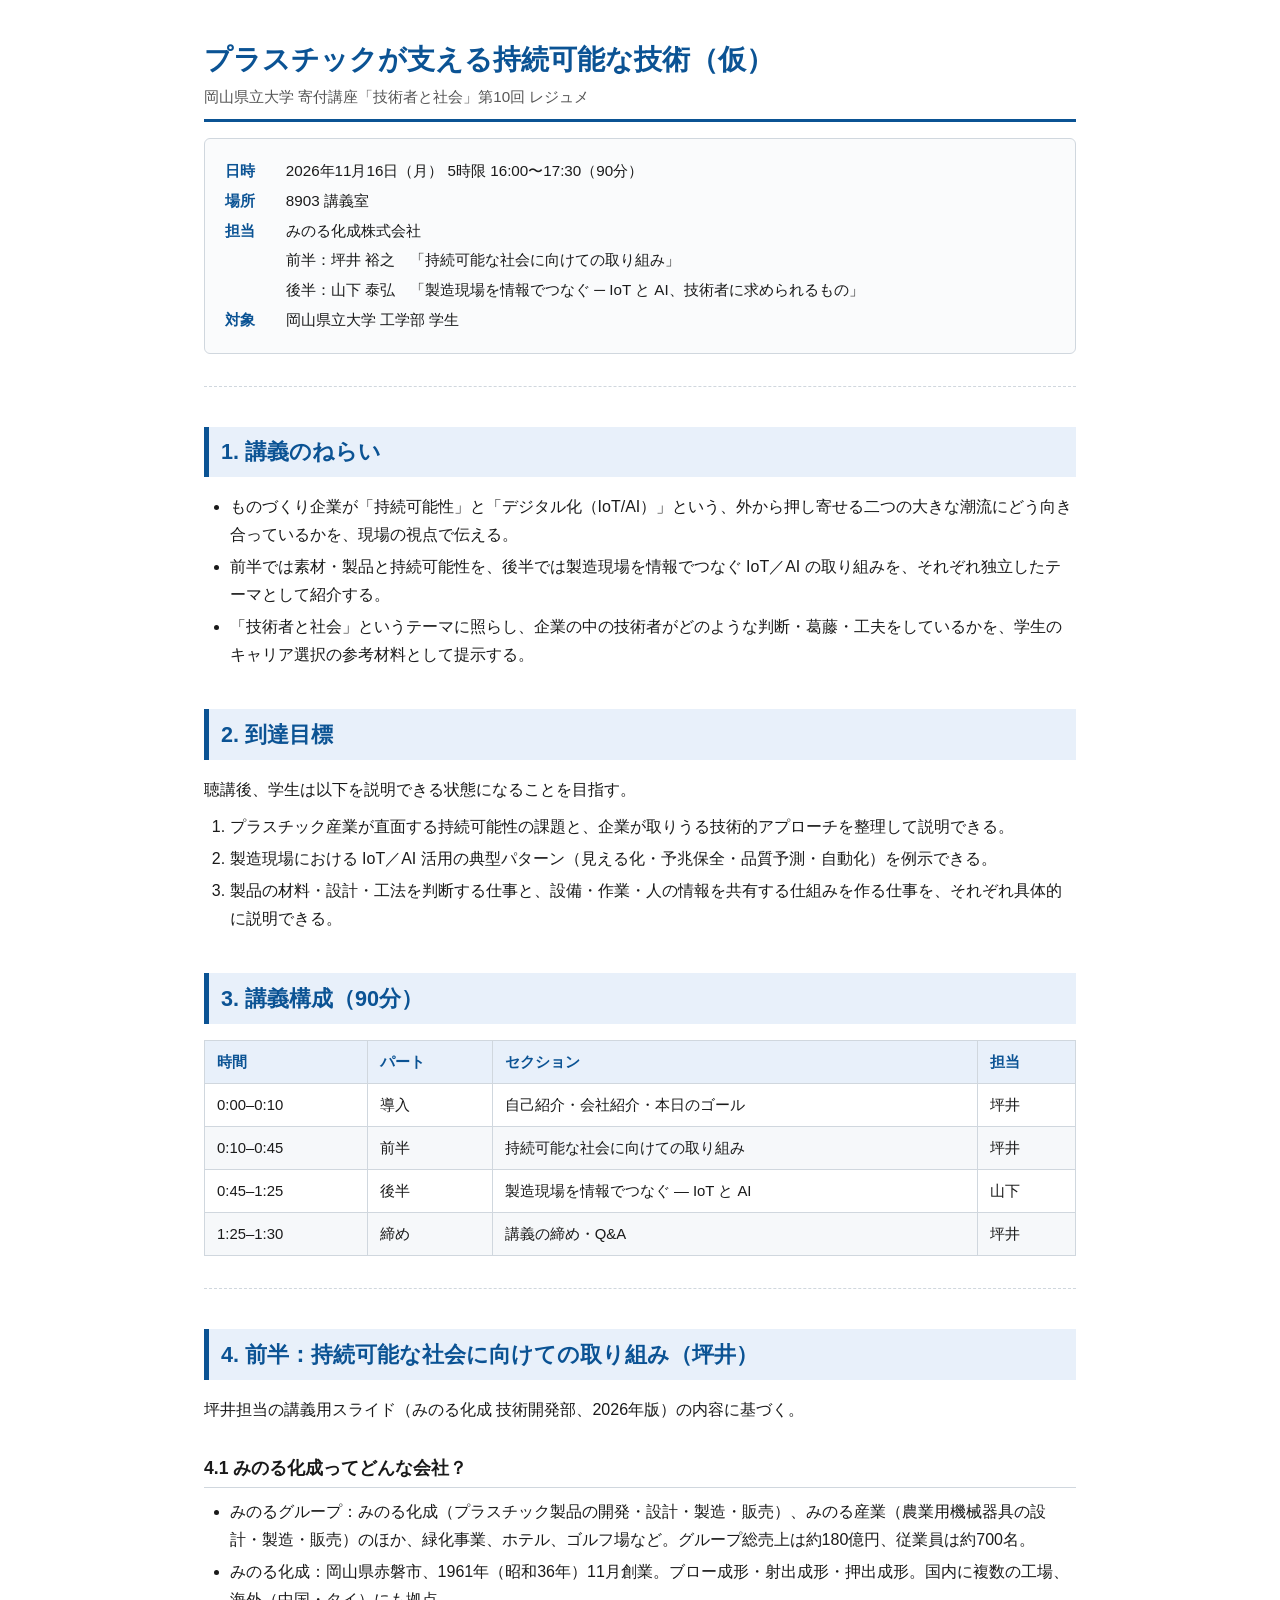
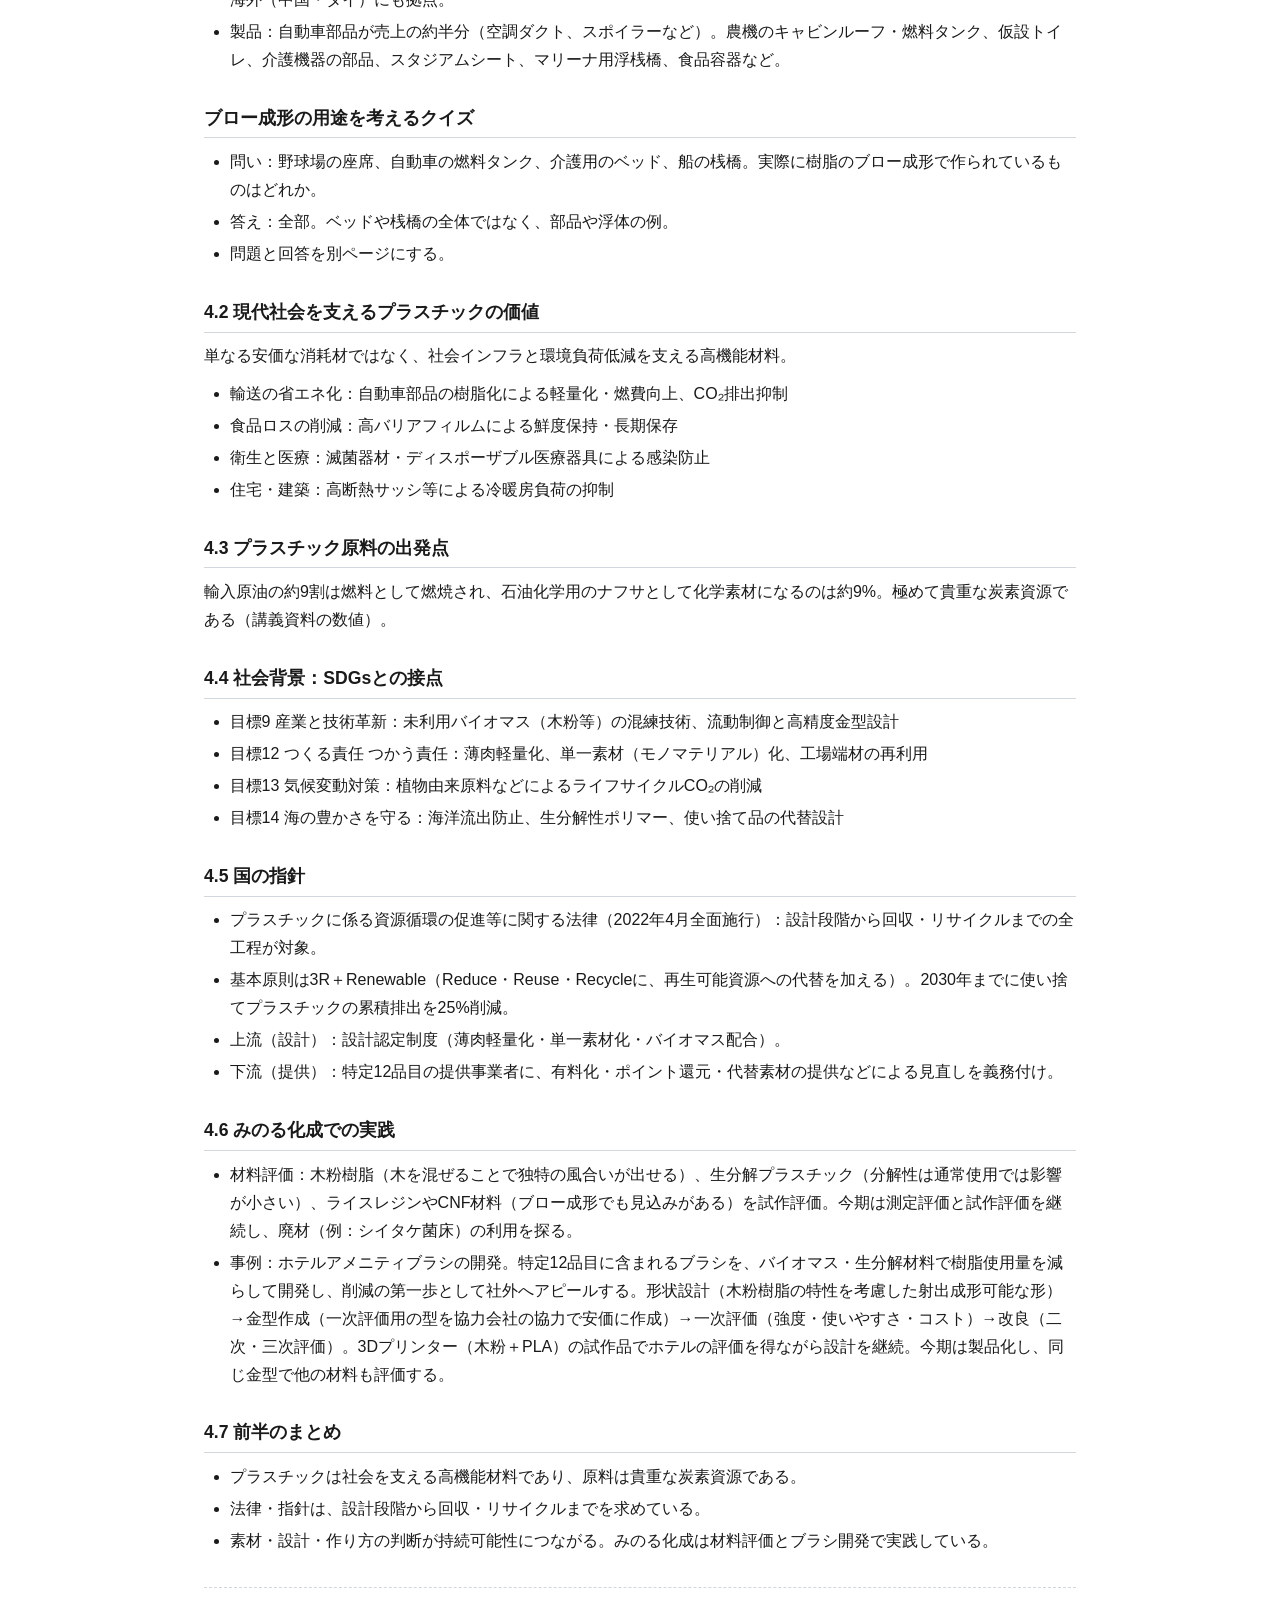
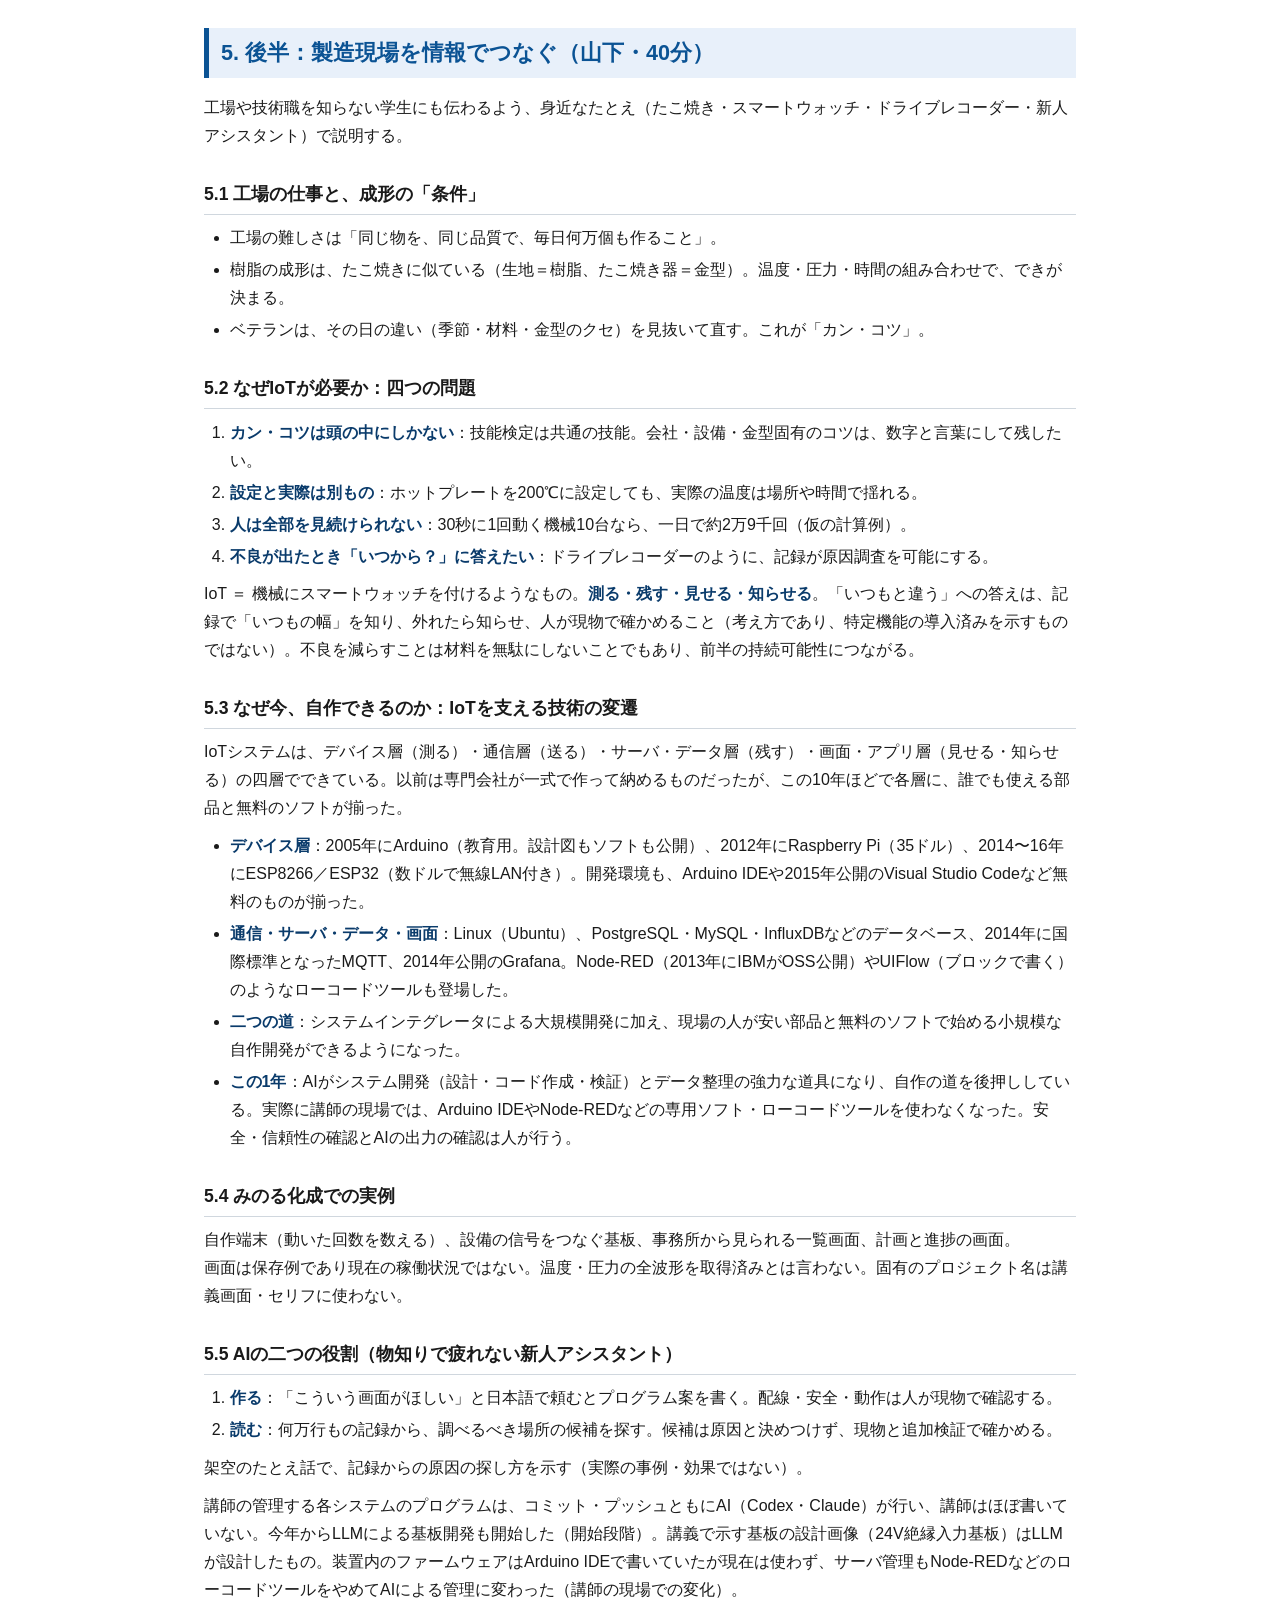
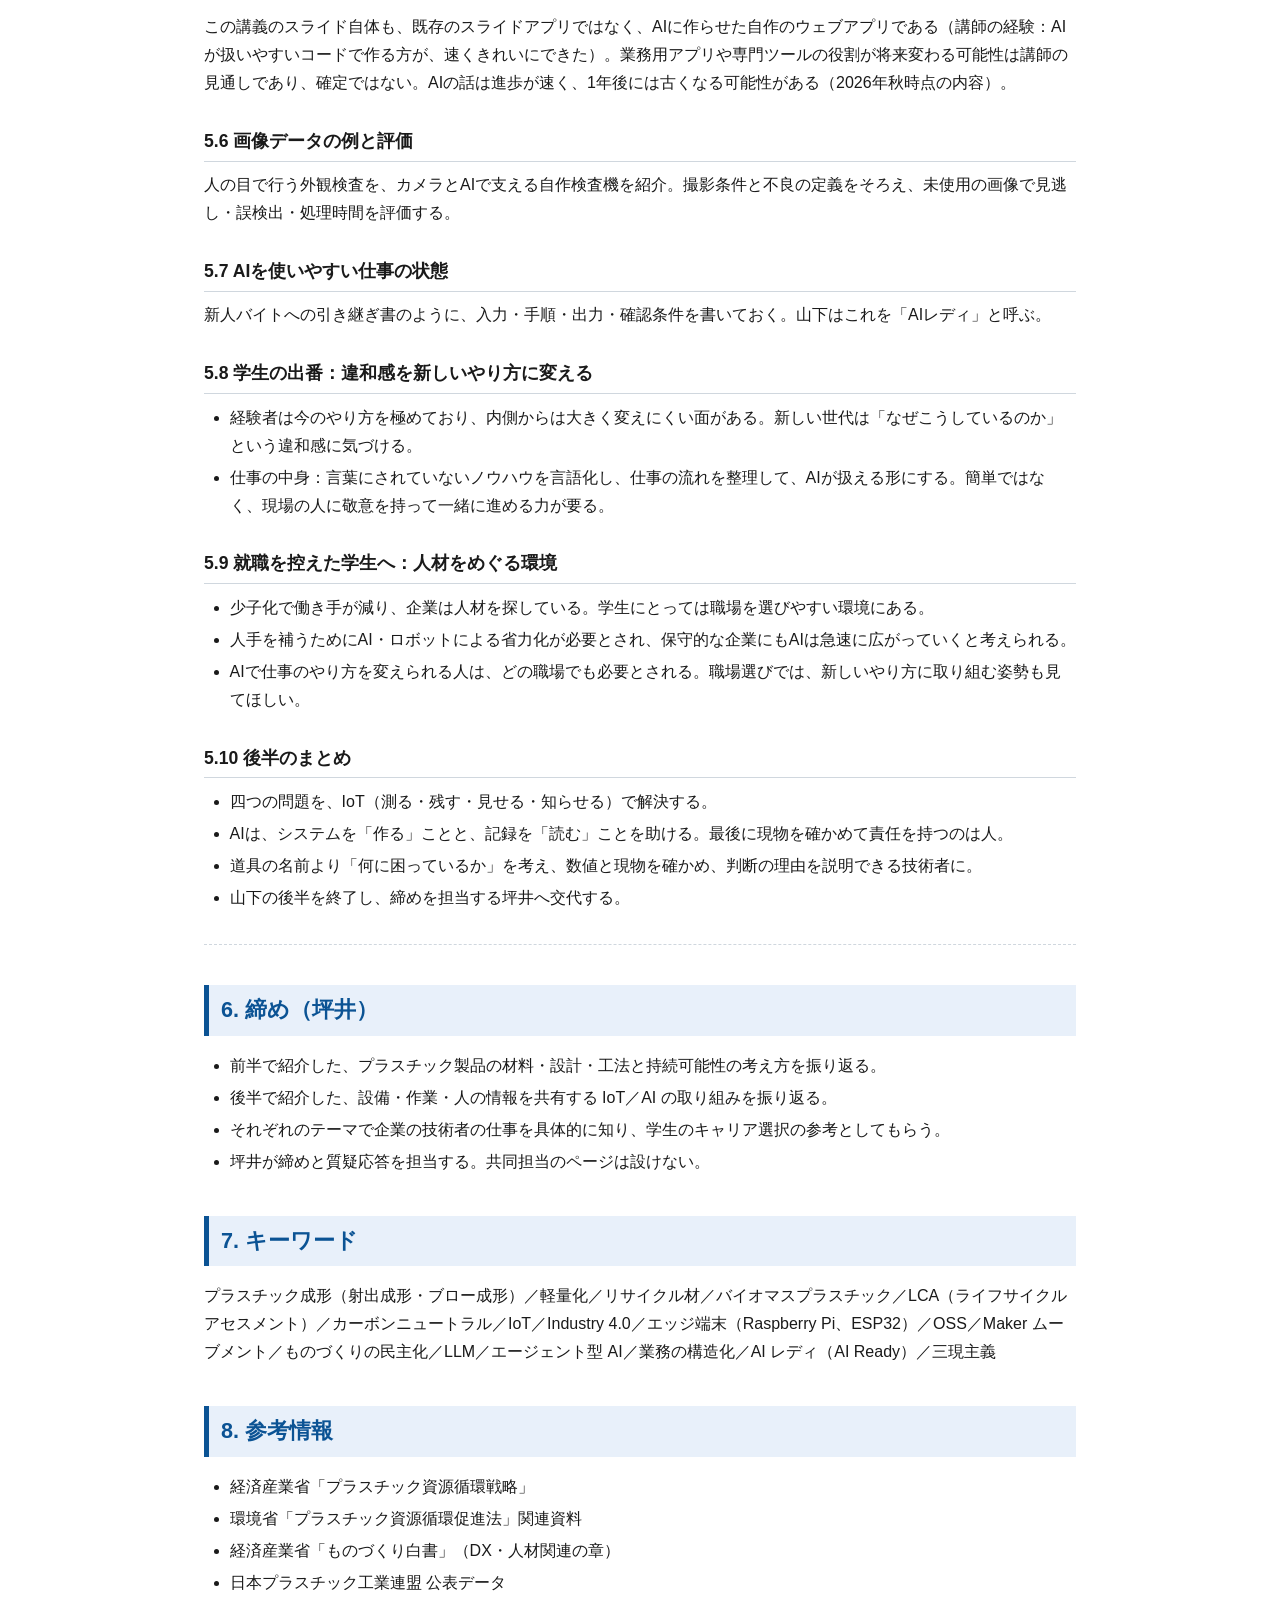
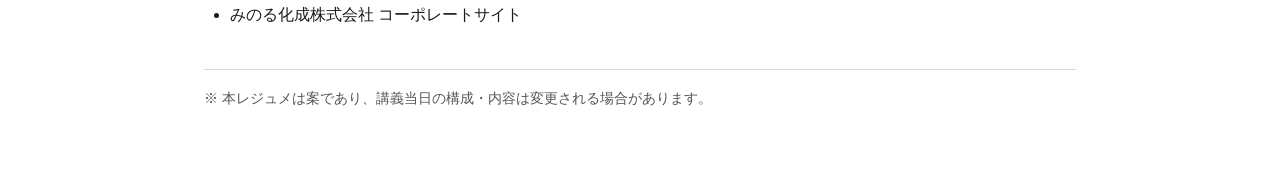
==== commit b4add105: "Apply lecturer's script edits: merge stadium slides, drop issues slide, overlay image TODOs - Align " ====
--- a/lectures/10_minoru_kasei/resume.html
+++ b/lectures/10_minoru_kasei/resume.html
@@ -214,7 +214,7 @@
 </ul>
 <h3>4.6 みのる化成での実践</h3>
 <ul>
-  <li>材料評価：木粉樹脂、生分解プラスチック、ライスレジン、CNF材料を試作評価。木粉樹脂はブラシを開発中、ライスレジン・CNFはブロー成形に見込み。生分解プラの分解性は通常使用では影響が小さい。課題は具体的用途と、市販のバイオマス混練材の少なさ・高額さ。今期は測定評価と試作評価を継続し、廃材（例：シイタケ菌床）の利用を探る。</li>
+  <li>材料評価：木粉樹脂（木を混ぜることで独特の風合いが出せる）、生分解プラスチック（分解性は通常使用では影響が小さい）、ライスレジンやCNF材料（ブロー成形でも見込みがある）を試作評価。今期は測定評価と試作評価を継続し、廃材（例：シイタケ菌床）の利用を探る。</li>
   <li>事例：ホテルアメニティブラシの開発。特定12品目に含まれるブラシを、バイオマス・生分解材料で樹脂使用量を減らして開発し、削減の第一歩として社外へアピールする。形状設計（木粉樹脂の特性を考慮した射出成形可能な形）→金型作成（一次評価用の型を協力会社の協力で安価に作成）→一次評価（強度・使いやすさ・コスト）→改良（二次・三次評価）。3Dプリンター（木粉＋PLA）の試作品でホテルの評価を得ながら設計を継続。今期は製品化し、同じ金型で他の材料も評価する。</li>
 </ul>
 <h3>4.7 前半のまとめ</h3>
